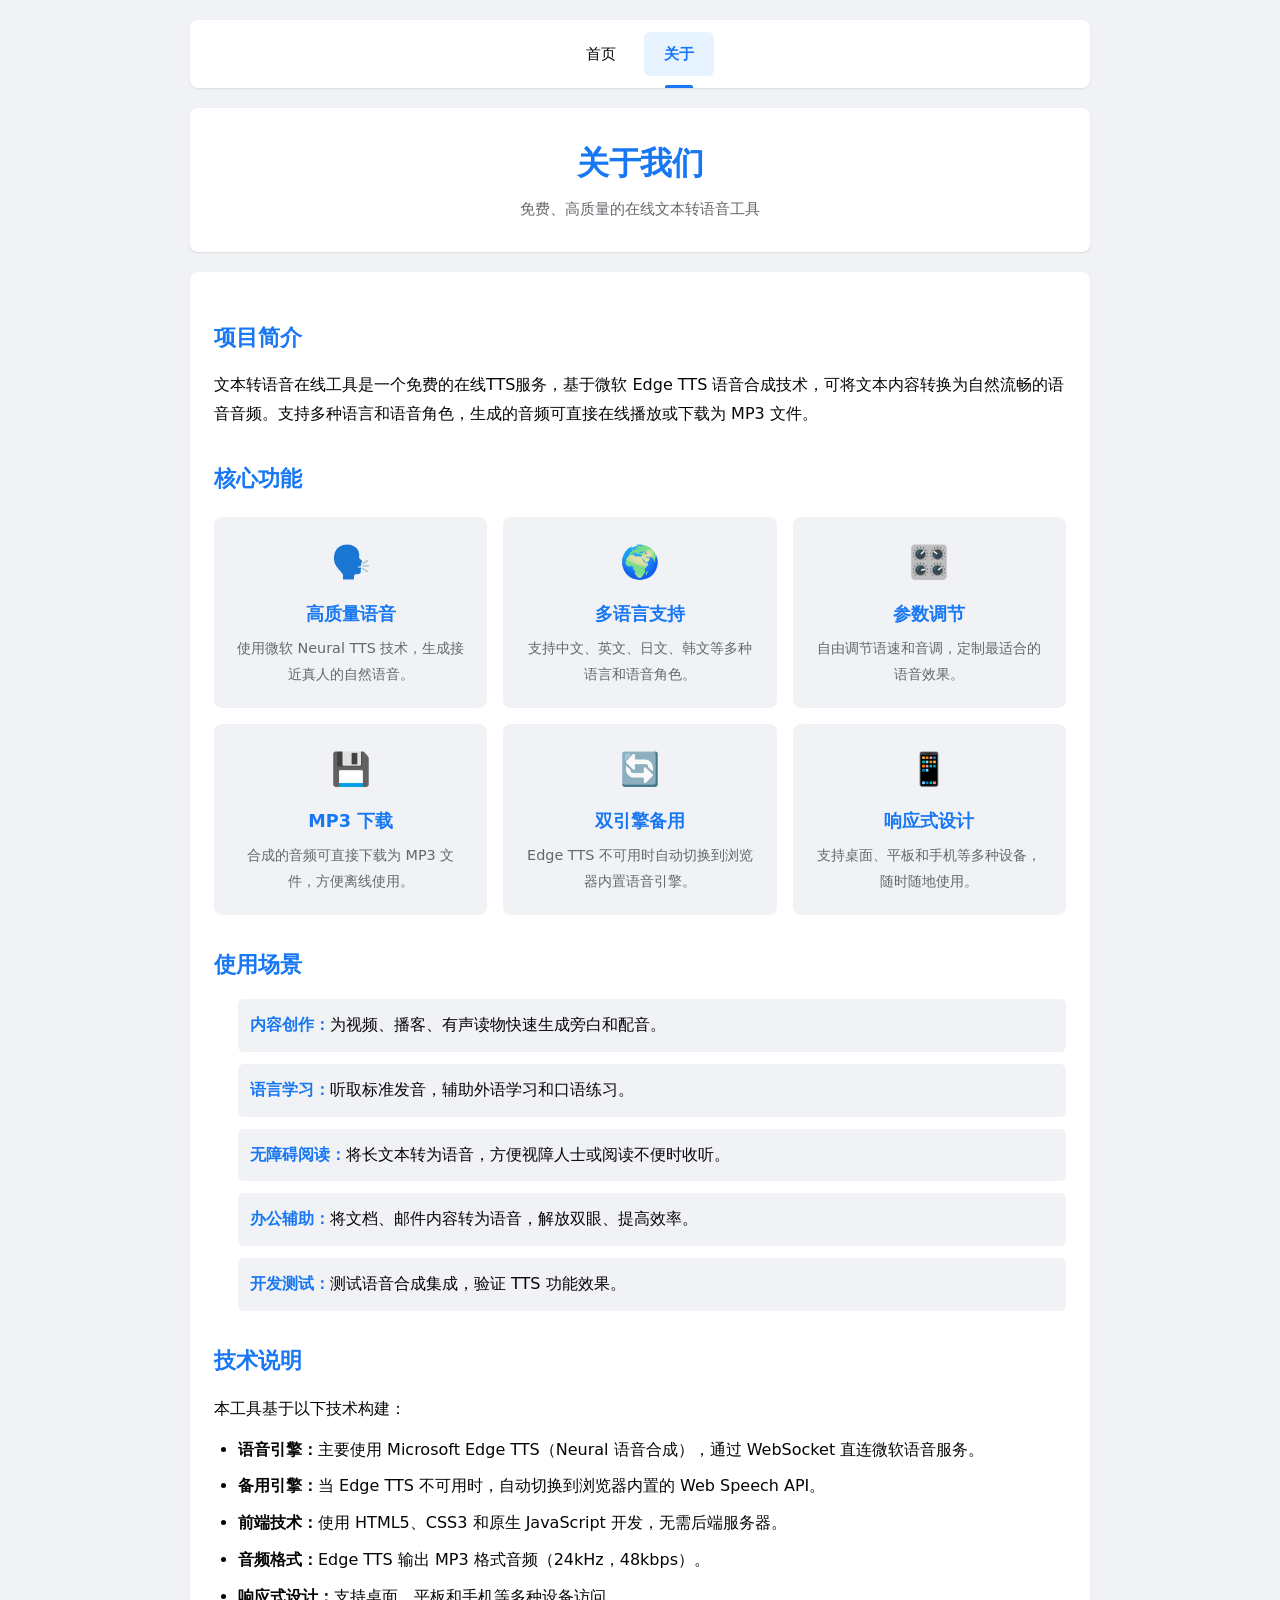
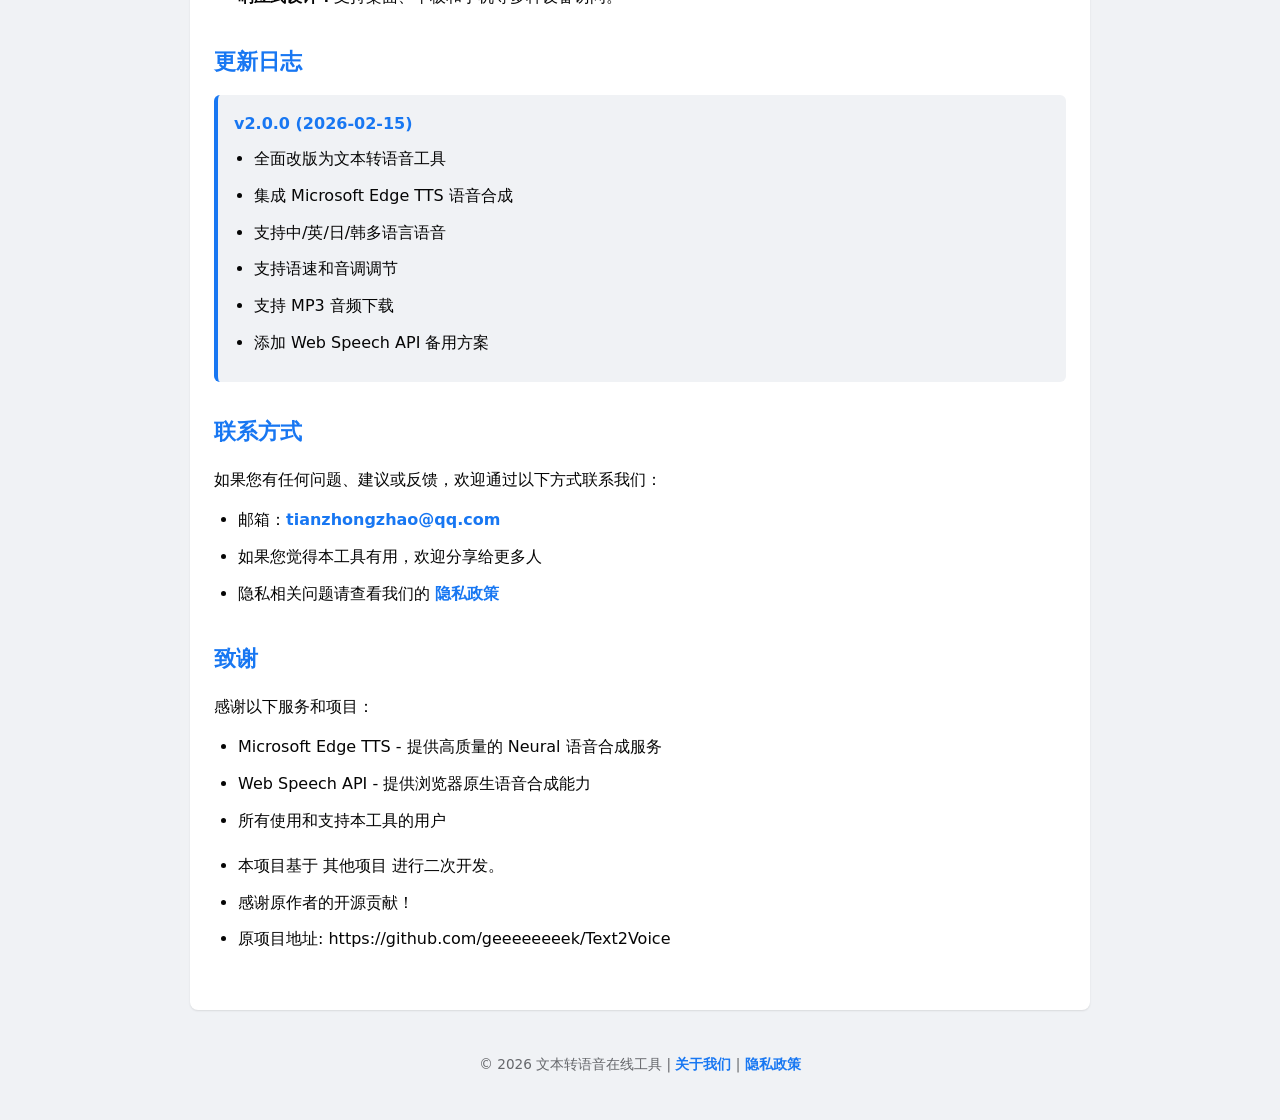
==== web/about.html @ f9bece97 "Update about.html" ====
<!DOCTYPE html>
<html lang="zh-CN">
<head>
    <meta charset="UTF-8">
    <meta name="viewport" content="width=device-width, initial-scale=1.0">
    <title>关于我们 - 文本转语音在线工具 - AI语音生成器</title>
    <meta name="description" content="了解文本转语音在线工具，一个免费、高质量的TTS语音合成服务。">
    <link rel="icon" type="image/png" href="/images/logo.png">
    <link rel="stylesheet" href="css/style.css">
</head>
<body>
    <div class="container">
        <nav class="top-nav">
            <ul>
                <li><a href="/">首页</a></li>
                <li><a href="about.html" class="active">关于</a></li>
            </ul>
        </nav>

        <header>
            <h1>关于我们</h1>
            <p class="subtitle">免费、高质量的在线文本转语音工具</p>
        </header>

        <div class="content-section">
            <div class="about-section">
                <h2>项目简介</h2>
                <p>文本转语音在线工具是一个免费的在线TTS服务，基于微软 Edge TTS 语音合成技术，可将文本内容转换为自然流畅的语音音频。支持多种语言和语音角色，生成的音频可直接在线播放或下载为 MP3 文件。</p>
            </div>

            <div class="about-section">
                <h2>核心功能</h2>
                <div class="features-grid">
                    <div class="feature-item">
                        <div class="feature-icon">🗣️</div>
                        <h3>高质量语音</h3>
                        <p>使用微软 Neural TTS 技术，生成接近真人的自然语音。</p>
                    </div>
                    <div class="feature-item">
                        <div class="feature-icon">🌍</div>
                        <h3>多语言支持</h3>
                        <p>支持中文、英文、日文、韩文等多种语言和语音角色。</p>
                    </div>
                    <div class="feature-item">
                        <div class="feature-icon">🎛️</div>
                        <h3>参数调节</h3>
                        <p>自由调节语速和音调，定制最适合的语音效果。</p>
                    </div>
                    <div class="feature-item">
                        <div class="feature-icon">💾</div>
                        <h3>MP3 下载</h3>
                        <p>合成的音频可直接下载为 MP3 文件，方便离线使用。</p>
                    </div>
                    <div class="feature-item">
                        <div class="feature-icon">🔄</div>
                        <h3>双引擎备用</h3>
                        <p>Edge TTS 不可用时自动切换到浏览器内置语音引擎。</p>
                    </div>
                    <div class="feature-item">
                        <div class="feature-icon">📱</div>
                        <h3>响应式设计</h3>
                        <p>支持桌面、平板和手机等多种设备，随时随地使用。</p>
                    </div>
                </div>
            </div>

            <div class="about-section">
                <h2>使用场景</h2>
                <ul class="use-cases">
                    <li><strong>内容创作：</strong>为视频、播客、有声读物快速生成旁白和配音。</li>
                    <li><strong>语言学习：</strong>听取标准发音，辅助外语学习和口语练习。</li>
                    <li><strong>无障碍阅读：</strong>将长文本转为语音，方便视障人士或阅读不便时收听。</li>
                    <li><strong>办公辅助：</strong>将文档、邮件内容转为语音，解放双眼、提高效率。</li>
                    <li><strong>开发测试：</strong>测试语音合成集成，验证 TTS 功能效果。</li>
                </ul>
            </div>

            <div class="about-section">
                <h2>技术说明</h2>
                <p>本工具基于以下技术构建：</p>
                <ul>
                    <li><strong>语音引擎：</strong>主要使用 Microsoft Edge TTS（Neural 语音合成），通过 WebSocket 直连微软语音服务。</li>
                    <li><strong>备用引擎：</strong>当 Edge TTS 不可用时，自动切换到浏览器内置的 Web Speech API。</li>
                    <li><strong>前端技术：</strong>使用 HTML5、CSS3 和原生 JavaScript 开发，无需后端服务器。</li>
                    <li><strong>音频格式：</strong>Edge TTS 输出 MP3 格式音频（24kHz，48kbps）。</li>
                    <li><strong>响应式设计：</strong>支持桌面、平板和手机等多种设备访问。</li>
                </ul>
            </div>
 

            <div class="about-section">
                <h2>更新日志</h2>
                <div class="changelog">
                    <div class="changelog-item">
                        <h4>v2.0.0 (2026-02-15)</h4>
                        <ul>
                            <li>全面改版为文本转语音工具</li>
                            <li>集成 Microsoft Edge TTS 语音合成</li>
                            <li>支持中/英/日/韩多语言语音</li>
                            <li>支持语速和音调调节</li>
                            <li>支持 MP3 音频下载</li>
                            <li>添加 Web Speech API 备用方案</li>
                        </ul>
                    </div>
                </div>
            </div>

            <div class="about-section">
                <h2>联系方式</h2>
                <p>如果您有任何问题、建议或反馈，欢迎通过以下方式联系我们：</p>
                <ul>
                    <li>邮箱：<a href="mailto:tianzhongzhao@qq.com">tianzhongzhao@qq.com</a></li>
                    <li>如果您觉得本工具有用，欢迎分享给更多人</li>
                    <li>隐私相关问题请查看我们的 <a href="privacy.html">隐私政策</a></li>
                </ul>
            </div>

            <div class="about-section">
                <h2>致谢</h2>
                <p>感谢以下服务和项目：</p>
                <ul>
                    <li>Microsoft Edge TTS - 提供高质量的 Neural 语音合成服务</li>
                    <li>Web Speech API - 提供浏览器原生语音合成能力</li>
                    <li>所有使用和支持本工具的用户</li>
                </ul>
                <ul>
                    <li>本项目基于 其他项目 进行二次开发。</li>
                    <li>感谢原作者的开源贡献！</li>
                    <li>原项目地址: https://github.com/geeeeeeeek/Text2Voice</li>
                </ul>
            </div>


        </div>

        <footer>
            <p>&copy; 2026 文本转语音在线工具 | <a href="about.html">关于我们</a> | <a href="privacy.html">隐私政策</a></p>
        </footer>
    </div>
</body>
</html>
---- web/css/style.css ----
* {
    margin: 0;
    padding: 0;
    box-sizing: border-box;
}

body {
    /* font-family: -apple-system, BlinkMacSystemFont, 'Segoe UI', Helvetica, Arial, sans-serif; */
    font-family: system-ui, -apple-system, BlinkMacSystemFont, "Segoe UI", Roboto, "Helvetica Neue", Arial, "Noto Sans", sans-serif, "Apple Color Emoji", "Segoe UI Emoji", "Segoe UI Symbol", "Noto Color Emoji";
    background: #f0f2f5;
    min-height: 100vh;
    padding: 20px;
    line-height: 1.6;
}

.container {
    max-width: 900px;
    margin: 0 auto;
}

/* 顶部导航样式 */
.top-nav {
    background: white;
    border-radius: 8px;
    box-shadow: 0 1px 2px rgba(0, 0, 0, 0.1);
    margin-bottom: 20px;
    padding: 12px 24px;
}

.top-nav ul {
    list-style: none;
    display: flex;
    gap: 8px;
    justify-content: center;
    align-items: center;
}

.top-nav li {
    margin: 0;
}

.top-nav a {
    display: block;
    padding: 10px 20px;
    color: #050505;
    text-decoration: none;
    font-size: 15px;
    font-weight: 500;
    border-radius: 6px;
    transition: all 0.2s;
    position: relative;
}

.top-nav a:hover {
    background: #f0f2f5;
    color: #1877f2;
}

.top-nav a.active {
    background: #e7f3ff;
    color: #1877f2;
    font-weight: 600;
}

.top-nav a.active::after {
    content: '';
    position: absolute;
    bottom: -12px;
    left: 50%;
    transform: translateX(-50%);
    width: 40%;
    height: 3px;
    background: #1877f2;
    border-radius: 2px 2px 0 0;
}

/* 头部样式 */
header {
    text-align: center;
    background: white;
    padding: 30px 20px;
    margin-bottom: 20px;
    border-radius: 8px;
    box-shadow: 0 1px 2px rgba(0, 0, 0, 0.1);
}

header h1 {
    font-size: 2em;
    color: #1877f2;
    margin-bottom: 8px;
    font-weight: 600;
    letter-spacing: -0.5px;
}

.subtitle {
    font-size: 0.95em;
    color: #65676b;
    font-weight: 400;
}

/* 通用卡片 */
.card {
    background: white;
    border-radius: 8px;
    padding: 24px;
    box-shadow: 0 1px 2px rgba(0, 0, 0, 0.1);
    margin-bottom: 20px;
}

.card-title {
    color: #1877f2;
    font-size: 1.1em;
    font-weight: 600;
    margin-bottom: 16px;
}

/* 文本输入区 */
.textarea-wrapper {
    position: relative;
}

#textInput {
    width: 100%;
    padding: 14px 16px;
    font-size: 15px;
    border: 1px solid #dddfe2;
    border-radius: 8px;
    outline: none;
    resize: vertical;
    min-height: 140px;
    font-family: inherit;
    line-height: 1.6;
    transition: border-color 0.2s, box-shadow 0.2s;
    background: #f0f2f5;
    color: #050505;
}

#textInput:focus {
    background: white;
    border-color: #1877f2;
    box-shadow: 0 0 0 2px rgba(24, 119, 242, 0.1);
}

#textInput::placeholder {
    color: #8a8d91;
}

.char-count {
    text-align: right;
    margin-top: 8px;
    font-size: 0.85em;
    color: #65676b;
    transition: color 0.2s;
}

.char-count.char-limit {
    color: #c41c00;
    font-weight: 600;
}

/* 语音设置网格 */
.settings-grid {
    display: grid;
    grid-template-columns: 1fr 1fr;
    gap: 20px;
}

.setting-item {
    display: flex;
    flex-direction: column;
    gap: 8px;
}

.setting-item label {
    font-size: 0.9em;
    font-weight: 600;
    color: #050505;
}

.setting-item select {
    padding: 10px 12px;
    font-size: 14px;
    border: 1px solid #dddfe2;
    border-radius: 6px;
    background: #f0f2f5;
    color: #050505;
    outline: none;
    cursor: pointer;
    transition: border-color 0.2s;
    appearance: auto;
}

.setting-item select:focus {
    border-color: #1877f2;
    background: white;
}

/* 滑块样式 */
input[type="range"] {
    -webkit-appearance: none;
    appearance: none;
    width: 100%;
    height: 6px;
    background: #dddfe2;
    border-radius: 3px;
    outline: none;
    cursor: pointer;
    margin-top: 4px;
}

input[type="range"]::-webkit-slider-thumb {
    -webkit-appearance: none;
    appearance: none;
    width: 20px;
    height: 20px;
    background: #1877f2;
    border-radius: 50%;
    cursor: pointer;
    transition: background 0.2s;
}

input[type="range"]::-webkit-slider-thumb:hover {
    background: #166fe5;
}

input[type="range"]::-moz-range-thumb {
    width: 20px;
    height: 20px;
    background: #1877f2;
    border: none;
    border-radius: 50%;
    cursor: pointer;
}

input[type="range"]::-moz-range-thumb:hover {
    background: #166fe5;
}

/* 控制按钮区 */
.controls {
    display: flex;
    gap: 12px;
    margin-bottom: 20px;
    flex-wrap: wrap;
}

.btn-primary,
.btn-secondary {
    padding: 12px 24px;
    font-size: 15px;
    font-weight: 600;
    border: none;
    border-radius: 6px;
    cursor: pointer;
    transition: all 0.2s;
    display: flex;
    align-items: center;
    justify-content: center;
    gap: 6px;
    white-space: nowrap;
}

.btn-primary {
    background: #1877f2;
    color: white;
    flex: 1;
}

.btn-primary:hover:not(:disabled) {
    background: #166fe5;
}

.btn-primary:active:not(:disabled) {
    background: #1564d6;
    transform: scale(0.98);
}

.btn-secondary {
    background: #e4e6eb;
    color: #050505;
}

.btn-secondary:hover:not(:disabled) {
    background: #d8dadf;
}

.btn-secondary:active:not(:disabled) {
    background: #ced0d4;
    transform: scale(0.98);
}

.btn-primary:disabled,
.btn-secondary:disabled {
    opacity: 0.5;
    cursor: not-allowed;
}

/* 加载动画 */
.loading {
    background: white;
    border-radius: 8px;
    padding: 32px;
    text-align: center;
    box-shadow: 0 1px 2px rgba(0, 0, 0, 0.1);
    margin-bottom: 20px;
}

.loading p {
    color: #1877f2;
}

.spinner {
    width: 40px;
    height: 40px;
    margin: 0 auto 16px;
    border: 3px solid #e4e6eb;
    border-top: 3px solid #1877f2;
    border-radius: 50%;
    animation: spin 0.8s linear infinite;
}

@keyframes spin {
    0% { transform: rotate(0deg); }
    100% { transform: rotate(360deg); }
}

/* 错误提示 */
.error {
    background: #ffebe9;
    border: 1px solid #f02849;
    color: #c41c00;
    padding: 12px 16px;
    border-radius: 6px;
    margin-bottom: 20px;
    text-align: center;
    font-size: 0.9em;
}

/* 引擎提示 */
.engine-notice {
    background: #e7f3ff;
    border: 1px solid #1877f2;
    color: #1877f2;
    padding: 10px 16px;
    border-radius: 6px;
    margin-bottom: 20px;
    text-align: center;
    font-size: 0.85em;
    font-weight: 500;
}

/* 音频播放区 */
.audio-section {
    animation: fadeIn 0.3s;
}

@keyframes fadeIn {
    from {
        opacity: 0;
        transform: translateY(10px);
    }
    to {
        opacity: 1;
        transform: translateY(0);
    }
}

.audio-section audio {
    width: 100%;
    margin-top: 8px;
    border-radius: 6px;
}

/* 使用说明 */
.instructions {
    background: white;
    border-radius: 8px;
    padding: 24px;
    box-shadow: 0 1px 2px rgba(0, 0, 0, 0.1);
    margin-bottom: 20px;
}

.instructions h3 {
    color: #1877f2;
    margin-bottom: 16px;
    font-size: 1.3em;
    font-weight: 600;
}

.steps-list {
    display: flex;
    flex-direction: column;
    gap: 12px;
    margin-bottom: 16px;
}

.step-item {
    display: flex;
    align-items: flex-start;
    gap: 14px;
    padding: 14px 16px;
    background: #f0f2f5;
    border-radius: 8px;
    transition: background 0.2s, transform 0.2s;
}

.step-item:hover {
    background: #e7f3ff;
    transform: translateX(4px);
}

.step-number {
    width: 32px;
    height: 32px;
    background: #1877f2;
    color: white;
    border-radius: 50%;
    display: flex;
    align-items: center;
    justify-content: center;
    font-size: 0.9em;
    font-weight: 700;
    flex-shrink: 0;
}

.step-item:hover .step-number {
    background: #166fe5;
}

.step-content {
    flex: 1;
    min-width: 0;
}

.step-content strong {
    display: block;
    color: #050505;
    font-size: 0.95em;
    margin-bottom: 2px;
}

.step-content p {
    color: #65676b;
    font-size: 0.88em;
    line-height: 1.6;
    margin: 0;
}

.api-notice {
    background: #fff3cd;
    border: 1px solid #ffc107;
    padding: 12px;
    border-radius: 6px;
    font-size: 0.9em;
    color: #856404;
}

.api-notice strong {
    color: #050505;
}

/* 常见问题 */
.faq-section {
    background: white;
    border-radius: 8px;
    padding: 24px;
    box-shadow: 0 1px 2px rgba(0, 0, 0, 0.1);
    margin-bottom: 20px;
}

.faq-section h3 {
    color: #1877f2;
    margin-bottom: 16px;
    font-size: 1.3em;
    font-weight: 600;
}

.faq-list {
    display: flex;
    flex-direction: column;
    gap: 8px;
}

.faq-item {
    border: 1px solid #e4e6eb;
    border-radius: 8px;
    overflow: hidden;
    transition: border-color 0.2s;
}

.faq-item:hover {
    border-color: #1877f2;
}

.faq-item[open] {
    border-color: #1877f2;
    background: #f8fbff;
}

.faq-item summary {
    padding: 14px 16px;
    font-size: 0.95em;
    font-weight: 600;
    color: #050505;
    cursor: pointer;
    list-style: none;
    display: flex;
    align-items: center;
    justify-content: space-between;
    user-select: none;
    transition: background 0.2s;
}

.faq-item summary:hover {
    background: #f0f2f5;
}

.faq-item[open] summary {
    background: #e7f3ff;
    color: #1877f2;
}

.faq-item summary::-webkit-details-marker {
    display: none;
}

.faq-item summary::after {
    content: '+';
    font-size: 1.3em;
    font-weight: 400;
    color: #65676b;
    transition: transform 0.2s;
    flex-shrink: 0;
    margin-left: 12px;
}

.faq-item[open] summary::after {
    content: '\2212';
    color: #1877f2;
}

.faq-answer {
    padding: 0 16px 14px;
}

.faq-answer p {
    color: #65676b;
    font-size: 0.9em;
    line-height: 1.8;
    margin: 0;
}

/* 页脚 */
footer {
    text-align: center;
    padding: 20px 0;
    color: #65676b;
    font-size: 0.85em;
}

footer p {
    margin: 4px 0;
}

footer a {
    color: #1877f2;
    text-decoration: none;
    font-weight: 600;
}

footer a:hover {
    text-decoration: underline;
}

/* 内容页面样式 (关于页面和隐私政策页面) */
.content-section {
    background: white;
    border-radius: 8px;
    padding: 24px;
    box-shadow: 0 1px 2px rgba(0, 0, 0, 0.1);
    margin-bottom: 20px;
}

.content-section p {
    color: #050505;
    margin-bottom: 12px;
    line-height: 1.8;
}

.content-section h2 {
    color: #1877f2;
    margin: 24px 0 16px 0;
    font-size: 1.4em;
    font-weight: 600;
}

.content-section h3 {
    color: #050505;
    margin: 16px 0 12px 0;
    font-size: 1.1em;
    font-weight: 600;
}

.content-section h4 {
    color: #050505;
    margin: 12px 0 8px 0;
    font-size: 1em;
    font-weight: 600;
}

.content-section ul {
    margin: 12px 0 16px 24px;
    line-height: 1.8;
}

.content-section li {
    color: #050505;
    margin: 8px 0;
}

.content-section a {
    color: #1877f2;
    text-decoration: none;
    font-weight: 600;
}

.content-section a:hover {
    text-decoration: underline;
}

.policy-section,
.about-section {
    margin-bottom: 32px;
}

.last-updated {
    color: #65676b;
    font-size: 0.9em;
    margin-bottom: 24px;
    padding: 12px;
    background: #f0f2f5;
    border-radius: 6px;
}

.policy-notice,
.disclaimer {
    background: #fff3cd;
    border: 1px solid #ffc107;
    padding: 16px;
    border-radius: 6px;
    margin: 16px 0;
}

.policy-notice p,
.disclaimer ul {
    color: #856404;
    margin: 0;
}

.policy-notice strong {
    color: #050505;
}

.back-link {
    margin-top: 32px;
    padding-top: 24px;
    border-top: 1px solid #e4e6eb;
    text-align: center;
}

.back-link a {
    display: inline-block;
    padding: 10px 24px;
    background: #e4e6eb;
    color: #050505;
    text-decoration: none;
    border-radius: 6px;
    font-weight: 600;
    transition: all 0.2s;
}

.back-link a:hover {
    background: #d8dadf;
}

/* 功能网格 */
.features-grid {
    display: grid;
    grid-template-columns: repeat(auto-fit, minmax(250px, 1fr));
    gap: 16px;
    margin: 20px 0;
}

.feature-item {
    padding: 20px;
    background: #f0f2f5;
    border-radius: 8px;
    text-align: center;
    transition: all 0.2s;
}

.feature-item:hover {
    background: #e4e6eb;
    transform: translateY(-2px);
    box-shadow: 0 2px 4px rgba(0, 0, 0, 0.1);
}

.feature-icon {
    font-size: 2em;
    margin-bottom: 12px;
}

.feature-item h3 {
    color: #1877f2;
    font-size: 1.1em;
    margin: 12px 0 8px 0;
}

.feature-item p {
    color: #65676b;
    font-size: 0.9em;
    margin: 0;
}

/* 使用场景列表 */
.use-cases {
    list-style: none;
    margin: 16px 0;
    padding: 0;
}

.use-cases li {
    padding: 12px;
    background: #f0f2f5;
    border-radius: 6px;
    margin-bottom: 12px;
}

.use-cases strong {
    color: #1877f2;
}

/* 更新日志 */
.changelog {
    margin: 16px 0;
}

.changelog-item {
    padding: 16px;
    background: #f0f2f5;
    border-radius: 6px;
    margin-bottom: 16px;
    border-left: 4px solid #1877f2;
}

.changelog-item h4 {
    color: #1877f2;
    margin-top: 0;
}

.changelog-item ul {
    margin: 8px 0 0 20px;
}

/* 响应式设计 */
@media (max-width: 768px) {
    body {
        padding: 12px;
    }

    .top-nav {
        padding: 10px 16px;
    }

    .top-nav ul {
        gap: 6px;
    }

    .top-nav a {
        padding: 8px 16px;
        font-size: 14px;
    }

    .top-nav a.active::after {
        width: 60%;
        height: 2px;
    }

    header {
        padding: 20px 16px;
    }

    header h1 {
        font-size: 1.6em;
    }

    .card {
        padding: 16px;
    }

    .settings-grid {
        grid-template-columns: 1fr;
        gap: 16px;
    }

    .controls {
        flex-direction: column;
    }

    .controls button {
        width: 100%;
    }

    .instructions {
        padding: 16px;
    }

    .step-item {
        padding: 12px 14px;
        gap: 12px;
    }

    .step-number {
        width: 28px;
        height: 28px;
        font-size: 0.85em;
    }

    .step-content strong {
        font-size: 0.9em;
    }

    .step-content p {
        font-size: 0.85em;
    }

    .faq-section {
        padding: 16px;
    }

    .faq-item summary {
        padding: 12px 14px;
        font-size: 0.9em;
    }

    .faq-answer {
        padding: 0 14px 12px;
    }

    .content-section {
        padding: 16px;
    }

    .content-section h2 {
        font-size: 1.2em;
    }

    .features-grid {
        grid-template-columns: 1fr;
    }

    .feature-item {
        padding: 16px;
    }
}

@media (max-width: 480px) {
    .top-nav {
        padding: 8px 12px;
    }

    .top-nav ul {
        gap: 4px;
        flex-wrap: wrap;
    }

    .top-nav a {
        padding: 6px 14px;
        font-size: 13px;
    }

    header h1 {
        font-size: 1.4em;
    }

    .subtitle {
        font-size: 0.85em;
    }

    .content-section {
        padding: 12px;
    }

    .content-section h2 {
        font-size: 1.1em;
    }

    .content-section ul {
        margin-left: 16px;
    }

    .back-link a {
        padding: 8px 20px;
        font-size: 14px;
    }
}
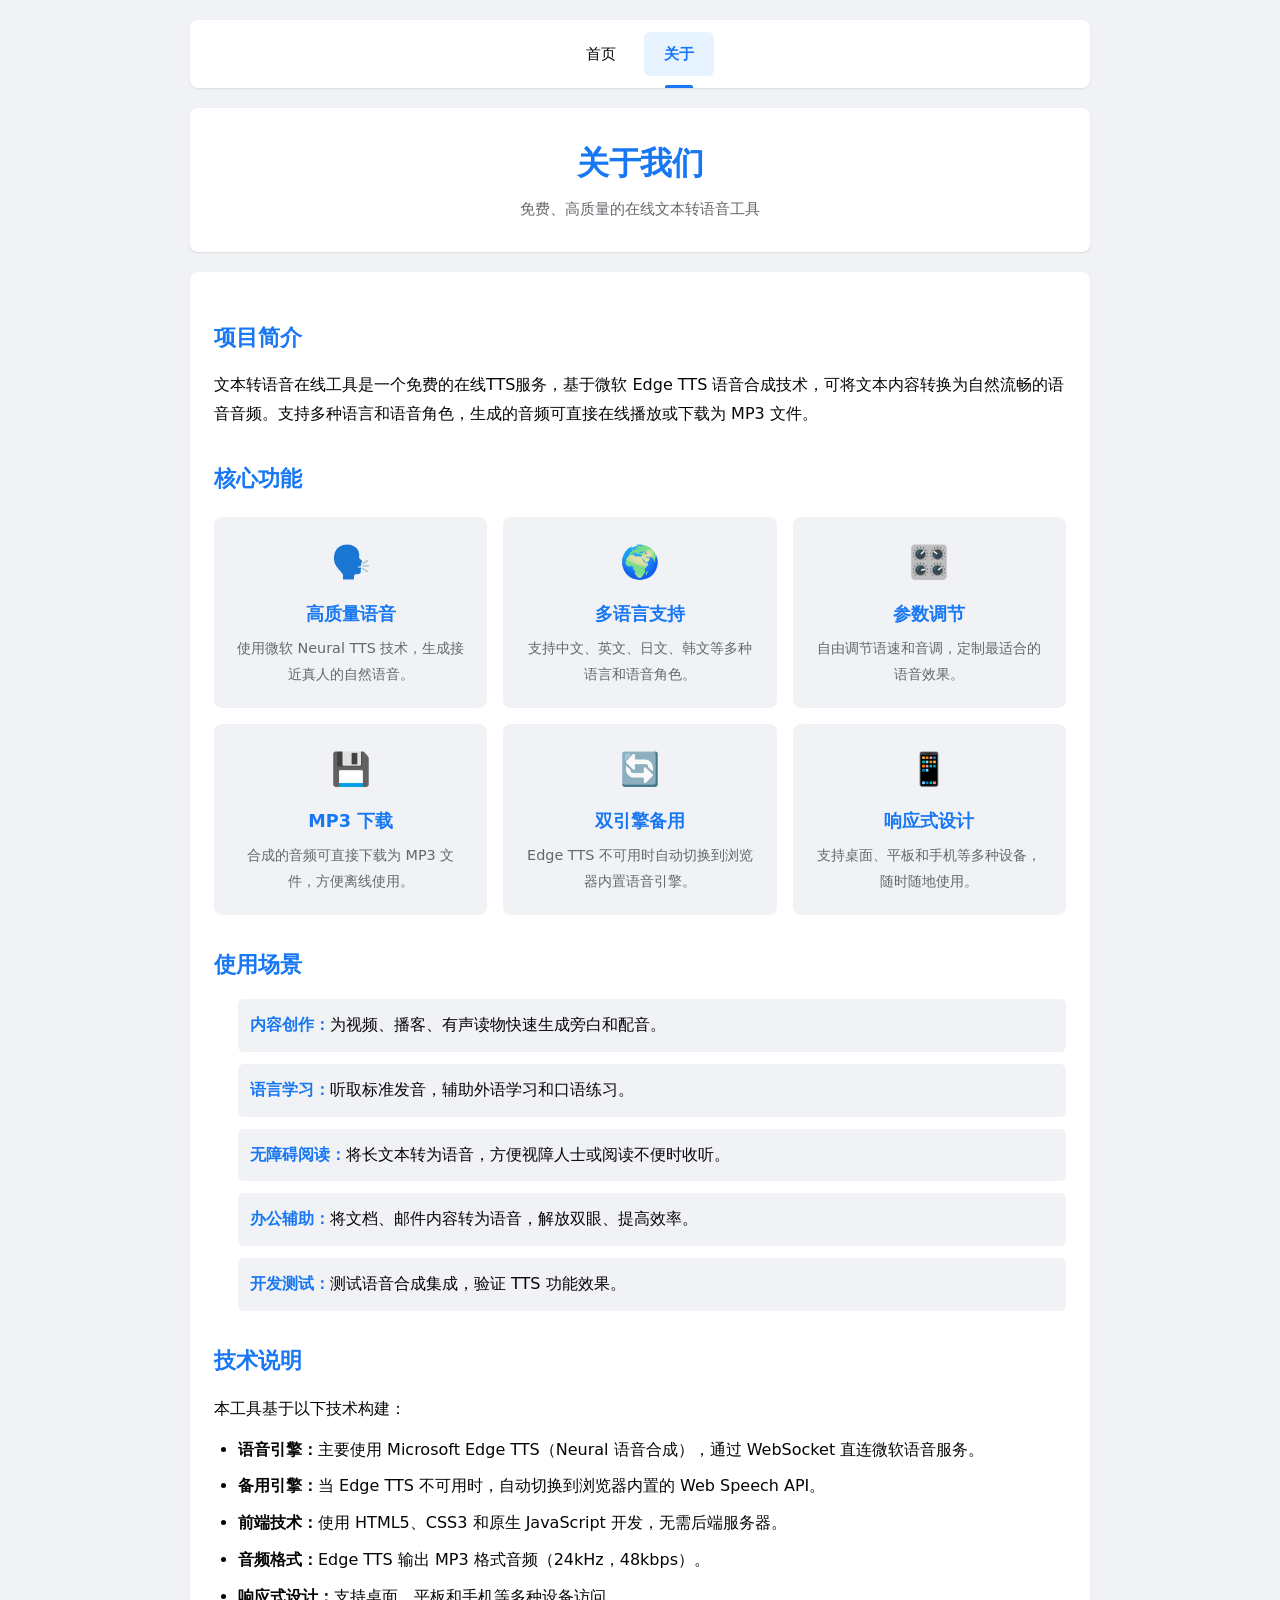
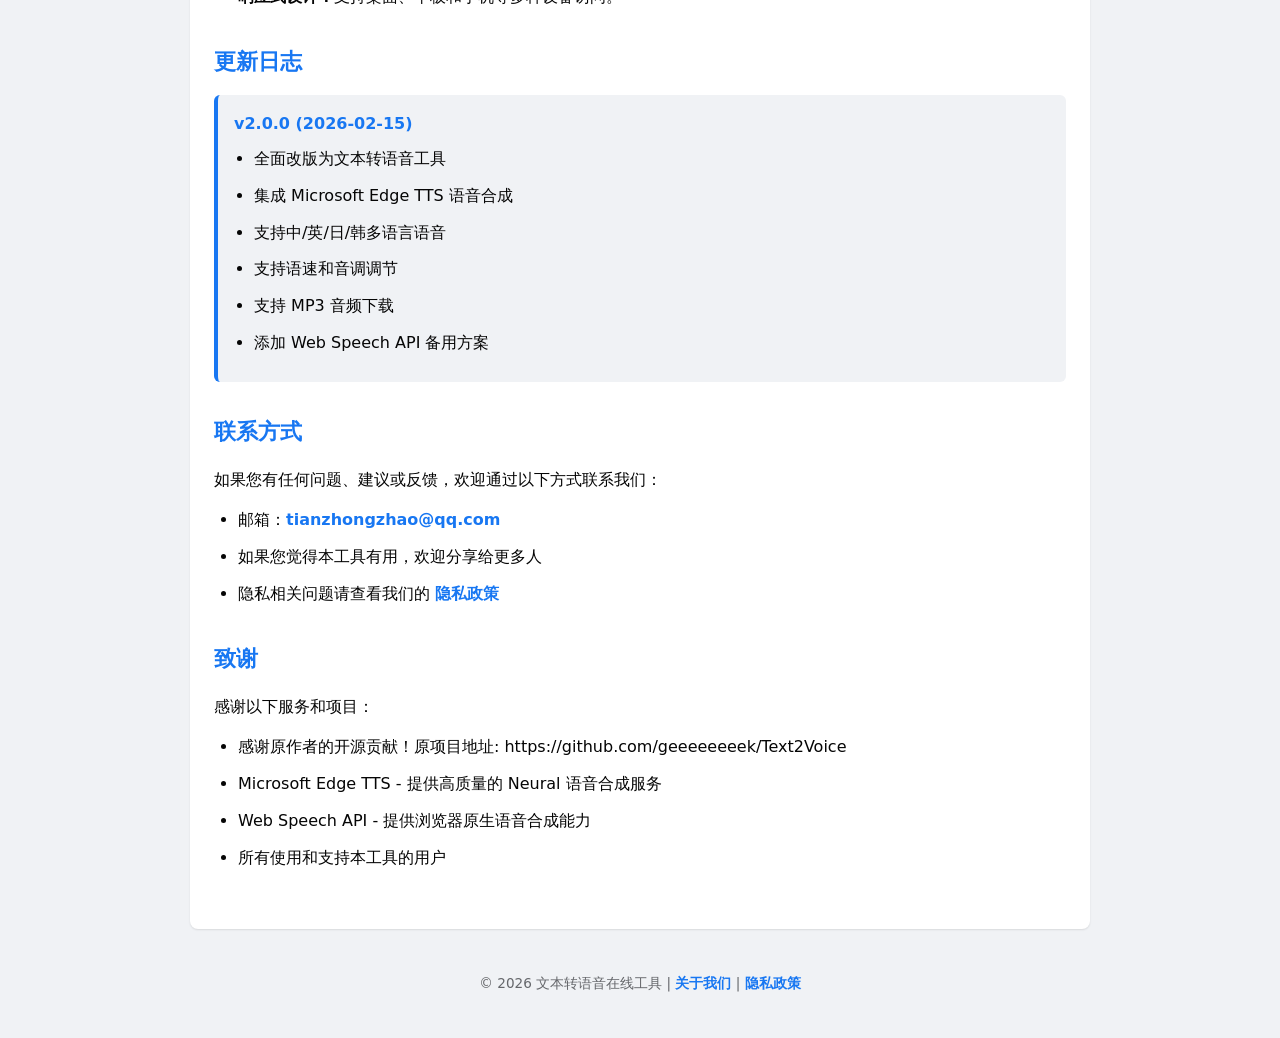
==== commit 1ce87c4e: "Update about.html" ====
--- a/web/about.html
+++ b/web/about.html
@@ -119,14 +119,10 @@
                 <h2>致谢</h2>
                 <p>感谢以下服务和项目：</p>
                 <ul>
+                    <li>感谢原作者的开源贡献！原项目地址: https://github.com/geeeeeeeek/Text2Voice</li>
                     <li>Microsoft Edge TTS - 提供高质量的 Neural 语音合成服务</li>
                     <li>Web Speech API - 提供浏览器原生语音合成能力</li>
                     <li>所有使用和支持本工具的用户</li>
-                </ul>
-                <ul>
-                    <li>本项目基于 其他项目 进行二次开发。</li>
-                    <li>感谢原作者的开源贡献！</li>
-                    <li>原项目地址: https://github.com/geeeeeeeek/Text2Voice</li>
                 </ul>
             </div>
 
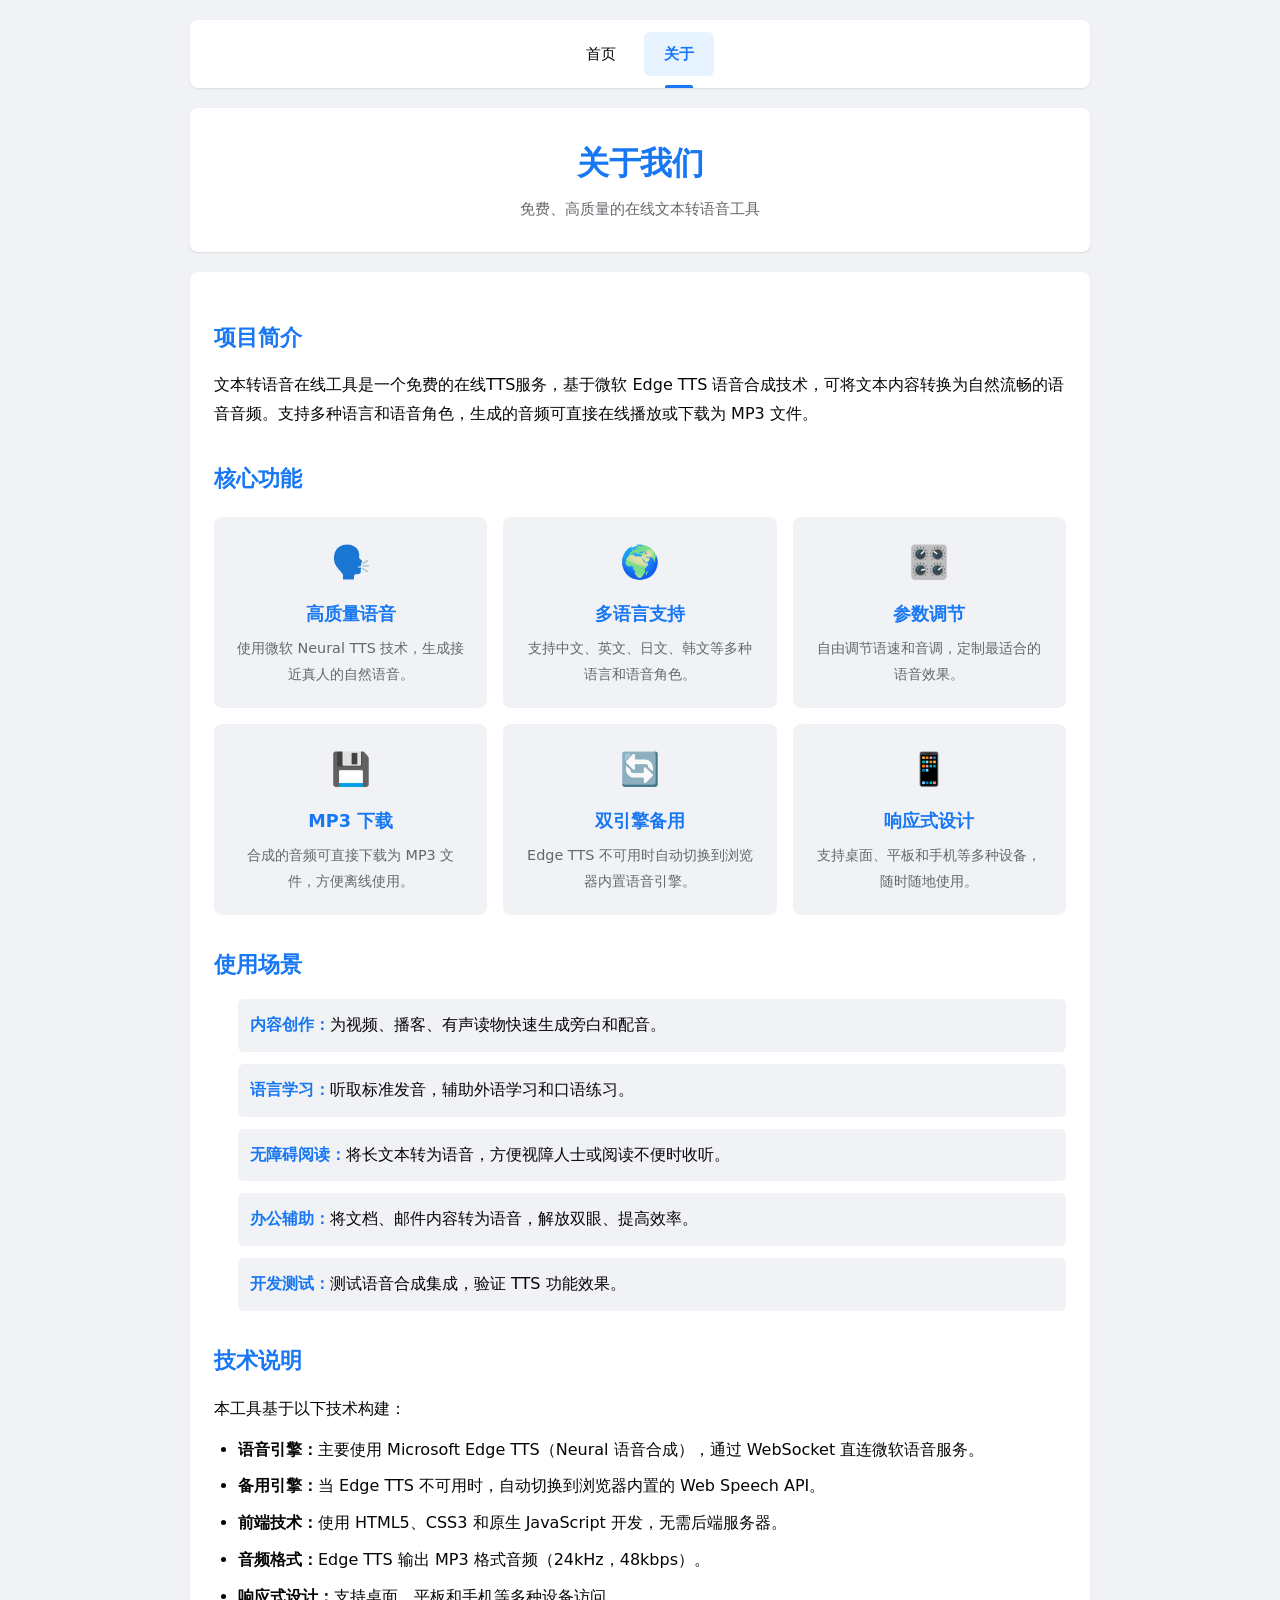
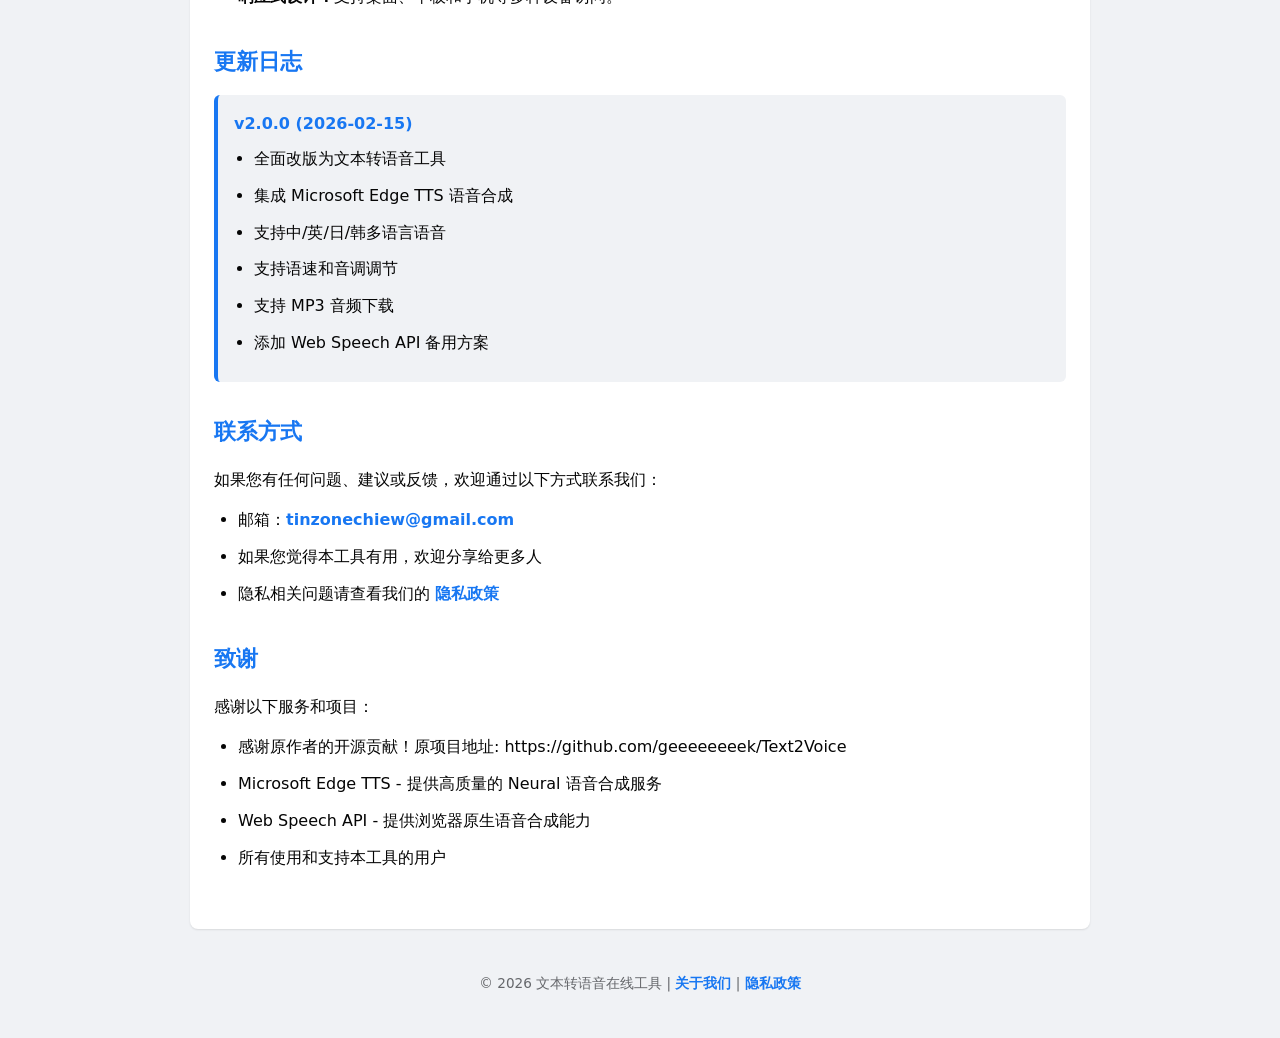
==== commit 1cddf823: "Update about.html" ====
--- a/web/about.html
+++ b/web/about.html
@@ -109,7 +109,7 @@
                 <h2>联系方式</h2>
                 <p>如果您有任何问题、建议或反馈，欢迎通过以下方式联系我们：</p>
                 <ul>
-                    <li>邮箱：<a href="mailto:tianzhongzhao@qq.com">tianzhongzhao@qq.com</a></li>
+                    <li>邮箱：<a href="mailto:tianzhongzhao@qq.com">tinzonechiew@gmail.com</a></li>
                     <li>如果您觉得本工具有用，欢迎分享给更多人</li>
                     <li>隐私相关问题请查看我们的 <a href="privacy.html">隐私政策</a></li>
                 </ul>
